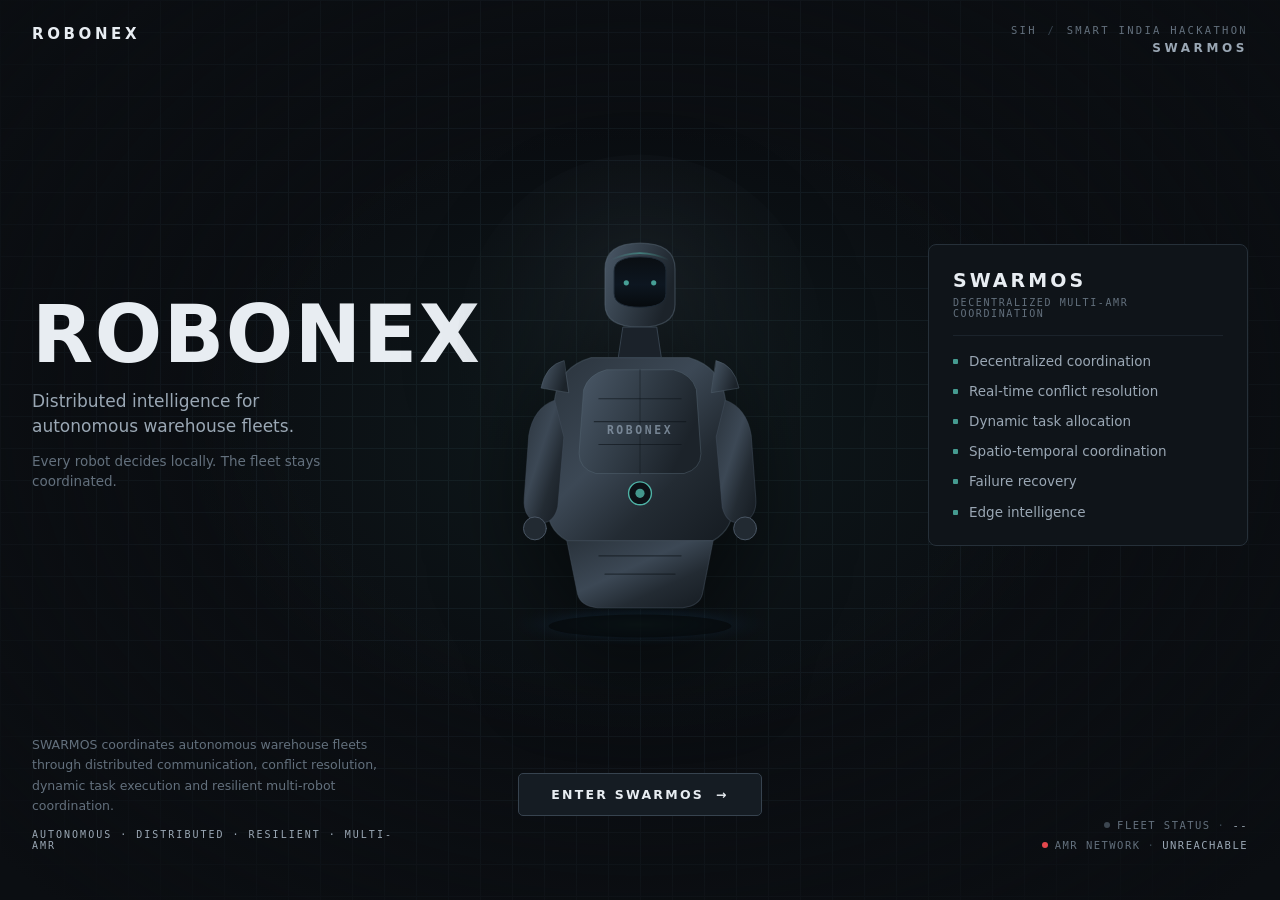
==== web/landing.html @ c5664097 "ROBONEX landing page, warehouse visualisation, panels-closed default Implements ROBONEX_SWARMOS_FINA" ====
<!DOCTYPE html>
<html lang="en" data-theme="dark">
<head>
<meta charset="utf-8" />
<meta name="viewport" content="width=device-width, initial-scale=1" />
<title>ROBONEX &middot; SWARMOS</title>
<link rel="stylesheet" href="styles/landing.css" />
</head>
<body class="landing" data-state="landing">

  <div class="lp-grid" aria-hidden="true"></div>
  <div class="lp-vignette" aria-hidden="true"></div>

  <header class="lp-head">
    <div class="lp-head__left">
      <span class="lp-wordmark">ROBONEX</span>
    </div>
    <div class="lp-head__right">
      <span class="lp-sih">SIH <span class="lp-sih__sep">/</span> SMART INDIA HACKATHON</span>
      <span class="lp-product">SWARMOS</span>
    </div>
  </header>

  <main class="lp-main">

    <section class="lp-hero" aria-labelledby="lp-title">
      <h1 class="lp-hero__title" id="lp-title">ROBONEX</h1>
      <p class="lp-hero__lede">Distributed intelligence for autonomous warehouse fleets.</p>
      <p class="lp-hero__sub">Every robot decides locally. The fleet stays coordinated.</p>
    </section>

    <figure class="lp-stage">
      <img class="lp-stage__robot" src="assets/robot-hero.svg"
           alt="Autonomous mobile robot, front three-quarter view" width="520" height="640" />
    </figure>

    <aside class="lp-card" aria-labelledby="lp-card-title">
      <h2 class="lp-card__title" id="lp-card-title">SWARMOS</h2>
      <p class="lp-card__kicker">DECENTRALIZED MULTI-AMR COORDINATION</p>
      <ul class="lp-card__list">
        <li>Decentralized coordination</li>
        <li>Real-time conflict resolution</li>
        <li>Dynamic task allocation</li>
        <li>Spatio-temporal coordination</li>
        <li>Failure recovery</li>
        <li>Edge intelligence</li>
      </ul>
    </aside>

    <section class="lp-about">
      <p class="lp-about__body">SWARMOS coordinates autonomous warehouse fleets through distributed
        communication, conflict resolution, dynamic task execution and resilient multi-robot
        coordination.</p>
      <p class="lp-about__tags">AUTONOMOUS &middot; DISTRIBUTED &middot; RESILIENT &middot; MULTI-AMR</p>
    </section>

    <section class="lp-status" aria-label="System status">
      <p class="lp-status__row" id="lp-status-fleet">
        <span class="lp-dot" data-state="unknown" aria-hidden="true"></span>
        <span class="lp-status__label">FLEET STATUS</span>
        <span class="lp-status__sep">&middot;</span>
        <span class="lp-status__value" id="lp-status-fleet-value">--</span>
      </p>
      <p class="lp-status__row" id="lp-status-net">
        <span class="lp-dot" data-state="unknown" aria-hidden="true"></span>
        <span class="lp-status__label">AMR NETWORK</span>
        <span class="lp-status__sep">&middot;</span>
        <span class="lp-status__value" id="lp-status-net-value">--</span>
      </p>
    </section>

    <div class="lp-cta">
      <button class="lp-cta__btn" id="lp-enter" type="button">
        <span class="lp-cta__text">ENTER SWARMOS</span>
        <span class="lp-cta__arrow" aria-hidden="true">&rarr;</span>
      </button>
      <p class="lp-cta__note" id="lp-cta-note" role="status" aria-live="polite"></p>
    </div>

  </main>

  <div class="lp-transition" id="lp-transition" aria-hidden="true"></div>

  <script type="module" src="js/landing.js"></script>
</body>
</html>
---- web/styles/landing.css ----
/* ==========================================================================
   landing.css  ROBONEX landing experience (STATE 1)
   Imports the canonical palette. It does NOT fork or redefine any token.
   Owns nothing outside the .landing page; the dashboard shell is untouched.
   ========================================================================== */

@import url("tokens.css");

*, *::before, *::after { box-sizing: border-box; }

html, body.landing {
  height: 100%;
  margin: 0;
  padding: 0;
}

body.landing {
  position: relative;
  overflow: hidden;
  background: var(--surface-0);
  color: var(--ink-primary);
  font-family: var(--font-ui);
  -webkit-font-smoothing: antialiased;
}

/* --- background: thin technical grid + vignette ------------------------- */

.lp-grid {
  position: fixed;
  inset: 0;
  pointer-events: none;
  background-image:
    linear-gradient(to right, var(--line-subtle) 1px, transparent 1px),
    linear-gradient(to bottom, var(--line-subtle) 1px, transparent 1px),
    linear-gradient(to right, var(--line-default) 1px, transparent 1px),
    linear-gradient(to bottom, var(--line-default) 1px, transparent 1px);
  background-size: 32px 32px, 32px 32px, 160px 160px, 160px 160px;
  opacity: 0.55;
}

.lp-vignette {
  position: fixed;
  inset: 0;
  pointer-events: none;
  background:
    radial-gradient(closest-side at 50% 48%, rgba(79, 179, 166, 0.07), transparent 72%),
    radial-gradient(farthest-corner at 50% 45%, transparent 38%, var(--surface-0) 96%);
}

/* --- header: ROBONEX left, SIH line right, SWARMOS under the SIH line --- */

.lp-head {
  position: relative;
  z-index: 3;
  display: flex;
  align-items: flex-start;
  justify-content: space-between;
  padding: var(--space-5) var(--space-6) 0;
}

.lp-wordmark {
  font-size: 15px;
  font-weight: 650;
  letter-spacing: 0.24em;
  color: var(--ink-primary);
}

.lp-head__right {
  display: flex;
  flex-direction: column;
  align-items: flex-end;
  gap: 5px;
}

.lp-sih {
  white-space: nowrap;
  font-family: var(--font-mono);
  font-size: 10.5px;
  letter-spacing: 0.22em;
  color: var(--ink-tertiary);
}

.lp-sih__sep { color: var(--line-strong); margin: 0 2px; }

.lp-product {
  font-size: 12px;
  font-weight: 600;
  letter-spacing: 0.30em;
  color: var(--ink-secondary);
}

/* --- layout: hero left, robot centre, card right, blocks along the base -- */

.lp-main {
  position: relative;
  z-index: 2;
  height: calc(100% - 64px);
  display: grid;
  grid-template-columns: minmax(280px, 1fr) minmax(320px, 1.05fr) minmax(280px, 1fr);
  grid-template-rows: 1fr auto auto;
  grid-template-areas:
    "hero   stage  card"
    "about  stage  status"
    "about  cta    status";
  align-items: center;
  column-gap: var(--space-6);
  padding: 0 var(--space-6) var(--space-6);
}

/* --- hero --------------------------------------------------------------- */

.lp-hero { grid-area: hero; align-self: center; }

.lp-hero__title {
  margin: 0 0 var(--space-4);
  font-size: clamp(44px, 6.2vw, 92px);
  font-weight: 700;
  line-height: 0.96;
  letter-spacing: 0.02em;
  color: var(--ink-primary);
}

.lp-hero__lede {
  margin: 0 0 var(--space-3);
  max-width: 30ch;
  font-size: 17px;
  line-height: 1.45;
  color: var(--ink-secondary);
}

.lp-hero__sub {
  margin: 0;
  max-width: 34ch;
  font-size: 13.5px;
  line-height: 1.55;
  color: var(--ink-tertiary);
}

/* --- robot stage -------------------------------------------------------- */

.lp-stage {
  grid-area: stage;
  align-self: stretch;
  margin: 0;
  display: flex;
  align-items: center;
  justify-content: center;
  min-height: 0;
}

.lp-stage__robot {
  width: auto;
  height: min(76vh, 620px);
  max-width: 100%;
  display: block;
  filter: drop-shadow(0 26px 44px rgba(0, 0, 0, 0.55));
}

/* --- SWARMOS capability card ------------------------------------------- */

.lp-card {
  grid-area: card;
  align-self: center;
  justify-self: end;
  width: 100%;
  max-width: 320px;
  padding: var(--space-5);
  background: var(--surface-1);
  border: 1px solid var(--line-default);
  border-radius: var(--radius-lg);
}

.lp-card__title {
  margin: 0 0 6px;
  font-size: 19px;
  font-weight: 650;
  letter-spacing: 0.16em;
  color: var(--ink-primary);
}

.lp-card__kicker {
  margin: 0 0 var(--space-4);
  padding-bottom: var(--space-4);
  border-bottom: 1px solid var(--line-subtle);
  font-family: var(--font-mono);
  font-size: 10px;
  letter-spacing: 0.16em;
  color: var(--ink-tertiary);
}

.lp-card__list {
  margin: 0;
  padding: 0;
  list-style: none;
  display: grid;
  gap: var(--space-3);
}

.lp-card__list li {
  position: relative;
  padding-left: var(--space-4);
  font-size: 13.5px;
  line-height: 1.35;
  color: var(--ink-secondary);
}

.lp-card__list li::before {
  content: "";
  position: absolute;
  left: 0;
  top: 7px;
  width: 5px;
  height: 5px;
  border-radius: 1px;
  background: var(--state-sovereign);
  opacity: 0.85;
}

/* --- lower-left description ------------------------------------------- */

.lp-about {
  grid-area: about;
  align-self: end;
  padding-bottom: var(--space-2);
}

.lp-about__body {
  margin: 0 0 var(--space-3);
  max-width: 44ch;
  font-size: 12.5px;
  line-height: 1.65;
  color: var(--ink-tertiary);
}

.lp-about__tags {
  margin: 0;
  font-family: var(--font-mono);
  font-size: 10px;
  letter-spacing: 0.20em;
  color: var(--ink-secondary);
}

/* --- status rows (honest, never fabricated) ---------------------------- */

.lp-status {
  grid-area: status;
  align-self: end;
  justify-self: end;
  display: grid;
  gap: var(--space-2);
  text-align: right;
  padding-bottom: var(--space-2);
}

.lp-status__row {
  margin: 0;
  display: flex;
  align-items: center;
  justify-content: flex-end;
  gap: 7px;
  font-family: var(--font-mono);
  font-size: 10.5px;
  letter-spacing: 0.14em;
}

.lp-status__label { color: var(--ink-tertiary); }
.lp-status__sep   { color: var(--line-strong); }
.lp-status__value { color: var(--ink-secondary); }

.lp-dot {
  width: 6px;
  height: 6px;
  border-radius: 50%;
  flex: none;
  background: var(--ink-disabled);
}

.lp-dot[data-state="ok"]   { background: var(--state-sovereign); }
.lp-dot[data-state="warn"] { background: var(--state-waiting); }
.lp-dot[data-state="down"] { background: var(--state-blocked); }

.lp-status__row[data-state="ok"] .lp-status__value { color: var(--ink-primary); }

/* --- CTA ---------------------------------------------------------------- */

.lp-cta {
  grid-area: cta;
  justify-self: center;
  text-align: center;
  padding-bottom: var(--space-4);
}

.lp-cta__btn {
  display: inline-flex;
  align-items: center;
  gap: var(--space-3);
  padding: 13px var(--space-6);
  font-family: var(--font-ui);
  font-size: 12.5px;
  font-weight: 600;
  letter-spacing: 0.18em;
  color: var(--ink-primary);
  background: var(--surface-2);
  border: 1px solid var(--line-strong);
  border-radius: var(--radius-md);
  cursor: pointer;
  transition: background 140ms ease, border-color 140ms ease, transform 140ms ease;
}

.lp-cta__btn:hover {
  background: var(--surface-3);
  border-color: var(--state-sovereign);
}

.lp-cta__btn:active { transform: translateY(1px); }

.lp-cta__btn:focus-visible {
  outline: 2px solid var(--state-sovereign);
  outline-offset: 3px;
}

.lp-cta__btn[disabled] {
  cursor: progress;
  color: var(--ink-tertiary);
  border-color: var(--line-default);
}

.lp-cta__arrow {
  display: inline-block;
  transition: transform 160ms ease;
}

.lp-cta__btn:hover .lp-cta__arrow { transform: translateX(3px); }

.lp-cta__note {
  min-height: 15px;
  margin: var(--space-3) 0 0;
  font-family: var(--font-mono);
  font-size: 10px;
  letter-spacing: 0.10em;
  color: var(--ink-tertiary);
}

.lp-cta__note[data-state="error"] { color: var(--state-blocked); }

/* --- entry transition (restrained, 180 ms) ----------------------------- */

.lp-transition {
  position: fixed;
  inset: 0;
  z-index: 9;
  background: var(--surface-0);
  opacity: 0;
  pointer-events: none;
  transition: opacity 180ms ease;
}

body.landing[data-state="entering"] .lp-transition {
  opacity: 1;
  pointer-events: all;
}

/* --- responsive: preserve ROBONEX > robot > message > status > CTA ------ */

@media (max-width: 1180px) {
  .lp-main {
    grid-template-columns: minmax(0, 1fr) minmax(0, 1fr);
    grid-template-rows: auto auto auto auto;
    grid-template-areas:
      "hero   stage"
      "card   stage"
      "about  status"
      "cta    cta";
    row-gap: var(--space-5);
    height: auto;
    min-height: calc(100% - 64px);
    align-items: start;
  }
  .lp-card { justify-self: start; max-width: 100%; }
  .lp-status { justify-self: start; text-align: left; }
  .lp-status__row { justify-content: flex-start; }
  .lp-stage__robot { height: min(56vh, 460px); }
}

@media (max-width: 820px) {
  body.landing { overflow-y: auto; }
  .lp-head { flex-direction: column; gap: var(--space-3); }
  .lp-head__right { align-items: flex-start; }
  .lp-sih { white-space: normal; }
  .lp-main {
    grid-template-columns: minmax(0, 1fr);
    grid-template-areas:
      "hero"
      "stage"
      "card"
      "about"
      "status"
      "cta";
  }
  .lp-cta { justify-self: stretch; }
  .lp-cta__btn { width: 100%; justify-content: center; }
  .lp-stage__robot { height: min(42vh, 340px); }
}

/* --- reduced motion ---------------------------------------------------- */

@media (prefers-reduced-motion: reduce) {
  .lp-cta__btn,
  .lp-cta__arrow,
  .lp-transition { transition: none; }
}
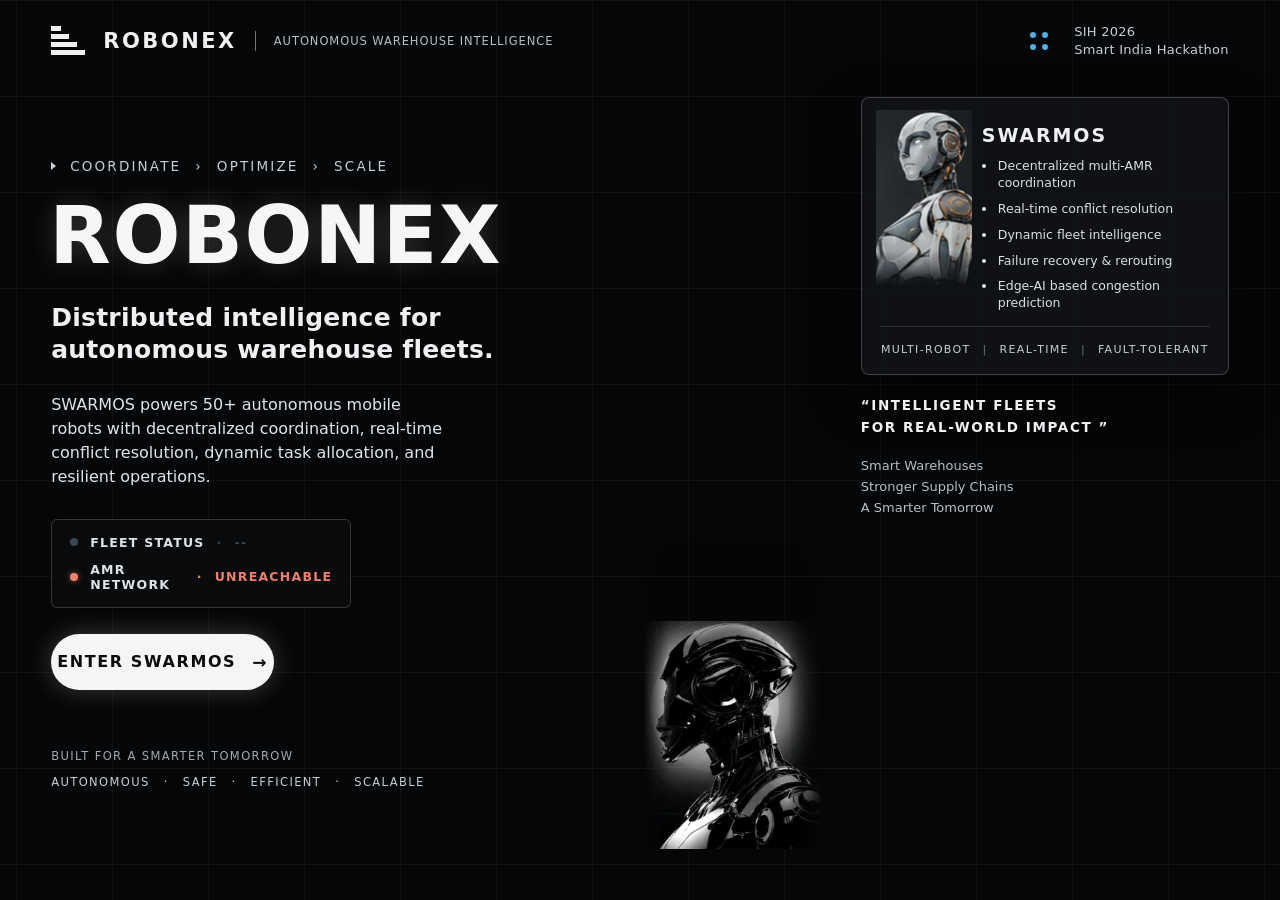
==== commit c569b42a: "Integrate the approved ROBONEX landing page as the SWARMOS front door Rebuild web/landing.html and w" ====
--- a/web/landing.html
+++ b/web/landing.html
@@ -4,83 +4,136 @@
 <meta charset="utf-8" />
 <meta name="viewport" content="width=device-width, initial-scale=1" />
 <title>ROBONEX &middot; SWARMOS</title>
+<!-- Inline data-URI icon. Without a rel=icon the browser probes /favicon.ico
+     and logs a 404 on every load, which buries real errors in the console. -->
+<link rel="icon" href="data:image/svg+xml,%3Csvg xmlns='http://www.w3.org/2000/svg' viewBox='0 0 32 32'%3E%3Crect width='32' height='32' rx='6' fill='%2312161C'/%3E%3Ccircle cx='16' cy='16' r='7' fill='none' stroke='%234FB3A6' stroke-width='3'/%3E%3C/svg%3E" />
+
+<!-- Local stylesheet only. No external fonts, CDNs or network resources:
+     the page must work fully offline. This markup reproduces the approved
+     "ROBONEX Landing.dc.html" design (Claude Design export) as static,
+     responsive production HTML - the .dc.html file itself, its DCLogic
+     runtime (support.js) and its image-slot.js component are design-tool
+     infrastructure only and are not used here. -->
 <link rel="stylesheet" href="styles/landing.css" />
 </head>
 <body class="landing" data-state="landing">
 
   <div class="lp-grid" aria-hidden="true"></div>
-  <div class="lp-vignette" aria-hidden="true"></div>
 
   <header class="lp-head">
-    <div class="lp-head__left">
+    <div class="lp-brand">
+      <div class="lp-brand__mark" aria-hidden="true">
+        <span></span><span></span><span></span><span></span>
+      </div>
       <span class="lp-wordmark">ROBONEX</span>
+      <span class="lp-brand__rule" aria-hidden="true"></span>
+      <span class="lp-brand__desc">AUTONOMOUS WAREHOUSE INTELLIGENCE</span>
     </div>
-    <div class="lp-head__right">
-      <span class="lp-sih">SIH <span class="lp-sih__sep">/</span> SMART INDIA HACKATHON</span>
-      <span class="lp-product">SWARMOS</span>
+    <div class="lp-meta">
+      <div class="lp-meta__dots" aria-hidden="true">
+        <span></span><span></span><span></span><span></span>
+      </div>
+      <div class="lp-meta__text">
+        <span class="lp-meta__line">SIH 2026</span>
+        <span class="lp-meta__line lp-meta__line--dim">Smart India Hackathon</span>
+      </div>
     </div>
   </header>
 
   <main class="lp-main">
 
     <section class="lp-hero" aria-labelledby="lp-title">
+      <p class="lp-eyebrow">
+        <span class="lp-eyebrow__tri" aria-hidden="true"></span>
+        <span>COORDINATE</span><span class="lp-eyebrow__sep" aria-hidden="true">&rsaquo;</span><span>OPTIMIZE</span><span class="lp-eyebrow__sep" aria-hidden="true">&rsaquo;</span><span>SCALE</span>
+      </p>
       <h1 class="lp-hero__title" id="lp-title">ROBONEX</h1>
-      <p class="lp-hero__lede">Distributed intelligence for autonomous warehouse fleets.</p>
-      <p class="lp-hero__sub">Every robot decides locally. The fleet stays coordinated.</p>
+      <p class="lp-hero__headline">Distributed intelligence for<br />autonomous warehouse fleets.</p>
+      <p class="lp-hero__body">SWARMOS powers 50+ autonomous mobile robots with decentralized
+        coordination, real-time conflict resolution, dynamic task allocation, and resilient
+        operations.</p>
+
+      <section class="lp-status" aria-label="System status">
+        <p class="lp-status__row" id="lp-status-fleet">
+          <span class="lp-dot" data-state="unknown" aria-hidden="true"></span>
+          <span class="lp-status__label">FLEET STATUS</span>
+          <span class="lp-status__sep" aria-hidden="true">&middot;</span>
+          <span class="lp-status__value" id="lp-status-fleet-value">--</span>
+        </p>
+        <p class="lp-status__row" id="lp-status-net">
+          <span class="lp-dot" data-state="unknown" aria-hidden="true"></span>
+          <span class="lp-status__label">AMR NETWORK</span>
+          <span class="lp-status__sep" aria-hidden="true">&middot;</span>
+          <span class="lp-status__value" id="lp-status-net-value">--</span>
+        </p>
+      </section>
+
+      <div class="lp-cta">
+        <button class="lp-cta__btn" id="lp-enter" type="button">
+          <span class="lp-cta__text">ENTER SWARMOS</span>
+          <span class="lp-cta__arrow" aria-hidden="true">&rarr;</span>
+        </button>
+        <p class="lp-cta__note" id="lp-cta-note" role="status" aria-live="polite"></p>
+      </div>
+
+      <div class="lp-tomorrow">
+        <span class="lp-tomorrow__label">BUILT FOR A SMARTER TOMORROW</span>
+        <div class="lp-tomorrow__list">
+          <span>AUTONOMOUS</span><span class="lp-tomorrow__sep" aria-hidden="true">&middot;</span><span>SAFE</span><span class="lp-tomorrow__sep" aria-hidden="true">&middot;</span><span>EFFICIENT</span><span class="lp-tomorrow__sep" aria-hidden="true">&middot;</span><span>SCALABLE</span>
+        </div>
+      </div>
     </section>
 
-    <figure class="lp-stage">
-      <img class="lp-stage__robot" src="assets/robot-hero.svg"
-           alt="Autonomous mobile robot, front three-quarter view" width="520" height="640" />
-    </figure>
+    <div class="lp-visual">
+      <figure class="lp-stage">
+        <img class="lp-stage__robot" src="assets/hero-robot.png"
+             alt="ROBONEX autonomous mobile robot, profile render" width="1164" height="1428" />
+      </figure>
 
-    <aside class="lp-card" aria-labelledby="lp-card-title">
-      <h2 class="lp-card__title" id="lp-card-title">SWARMOS</h2>
-      <p class="lp-card__kicker">DECENTRALIZED MULTI-AMR COORDINATION</p>
-      <ul class="lp-card__list">
-        <li>Decentralized coordination</li>
-        <li>Real-time conflict resolution</li>
-        <li>Dynamic task allocation</li>
-        <li>Spatio-temporal coordination</li>
-        <li>Failure recovery</li>
-        <li>Edge intelligence</li>
-      </ul>
-    </aside>
+      <div class="lp-panel">
+        <aside class="lp-card" aria-labelledby="lp-card-title">
+          <div class="lp-card__top">
+            <div class="lp-card__robot">
+              <img src="assets/panel-robot.png" alt="" width="318" height="576" />
+            </div>
+            <div class="lp-card__body">
+              <h2 class="lp-card__title" id="lp-card-title">SWARMOS</h2>
+              <ul class="lp-card__list">
+                <li>Decentralized multi-AMR coordination</li>
+                <li>Real-time conflict resolution</li>
+                <li>Dynamic fleet intelligence</li>
+                <li>Failure recovery &amp; rerouting</li>
+                <li>Edge-AI based congestion prediction</li>
+              </ul>
+            </div>
+          </div>
+          <div class="lp-card__rule" aria-hidden="true"></div>
+          <div class="lp-card__strip">
+            <span>MULTI-ROBOT</span><span class="lp-card__strip-sep" aria-hidden="true">|</span><span>REAL-TIME</span><span class="lp-card__strip-sep" aria-hidden="true">|</span><span>FAULT-TOLERANT</span>
+          </div>
+        </aside>
 
-    <section class="lp-about">
-      <p class="lp-about__body">SWARMOS coordinates autonomous warehouse fleets through distributed
-        communication, conflict resolution, dynamic task execution and resilient multi-robot
-        coordination.</p>
-      <p class="lp-about__tags">AUTONOMOUS &middot; DISTRIBUTED &middot; RESILIENT &middot; MULTI-AMR</p>
-    </section>
-
-    <section class="lp-status" aria-label="System status">
-      <p class="lp-status__row" id="lp-status-fleet">
-        <span class="lp-dot" data-state="unknown" aria-hidden="true"></span>
-        <span class="lp-status__label">FLEET STATUS</span>
-        <span class="lp-status__sep">&middot;</span>
-        <span class="lp-status__value" id="lp-status-fleet-value">--</span>
-      </p>
-      <p class="lp-status__row" id="lp-status-net">
-        <span class="lp-dot" data-state="unknown" aria-hidden="true"></span>
-        <span class="lp-status__label">AMR NETWORK</span>
-        <span class="lp-status__sep">&middot;</span>
-        <span class="lp-status__value" id="lp-status-net-value">--</span>
-      </p>
-    </section>
-
-    <div class="lp-cta">
-      <button class="lp-cta__btn" id="lp-enter" type="button">
-        <span class="lp-cta__text">ENTER SWARMOS</span>
-        <span class="lp-cta__arrow" aria-hidden="true">&rarr;</span>
-      </button>
-      <p class="lp-cta__note" id="lp-cta-note" role="status" aria-live="polite"></p>
+        <blockquote class="lp-quote">
+          <p class="lp-quote__text">&ldquo;INTELLIGENT FLEETS<br />FOR REAL-WORLD IMPACT &rdquo;</p>
+          <div class="lp-quote__list">
+            <span>Smart Warehouses</span><span>Stronger Supply Chains</span><span>A Smarter Tomorrow</span>
+          </div>
+        </blockquote>
+      </div>
     </div>
 
   </main>
 
   <div class="lp-transition" id="lp-transition" aria-hidden="true"></div>
 
-  <script type="module" src="js/landing.js"></script>
+  <!-- Plain classic script, not type="module". landing.js has no imports and
+       never needed module scoping, but Chrome (and other browsers) refuse to
+       execute a module script AT ALL under file://, even one with zero
+       imports of its own - the CORS-like same-origin check for modules
+       applies before the file is even parsed. That silently skipped every
+       line in this file when the page was opened straight off disk, which is
+       why ENTER SWARMOS looked dead: no listener was ever attached. -->
+  <script src="js/landing.js"></script>
+
 </body>
 </html>
--- a/web/styles/landing.css
+++ b/web/styles/landing.css
@@ -1,7 +1,19 @@
 /* ==========================================================================
    landing.css  ROBONEX landing experience (STATE 1)
-   Imports the canonical palette. It does NOT fork or redefine any token.
-   Owns nothing outside the .landing page; the dashboard shell is untouched.
+
+   Reproduces the approved Claude Design export "ROBONEX Landing.dc.html" as
+   responsive production CSS. That export is a fixed 1440x800 design canvas
+   (absolute px positions + a uniform JS scale() transform); this file keeps
+   its composition, colours, spacing and typography but expresses them with
+   flow layout (flex/grid) and fluid sizing (clamp()) so the SAME page works
+   from a 1440px desktop down to a phone, which the canvas itself cannot do.
+
+   All colour comes from the --lp-* tokens appended to tokens.css (values
+   copied from the design's own inline styles) - nothing here is a fresh
+   hex/rgba invention. No external fonts: Orbitron/Exo 2 (the design's
+   Google Fonts) are not available offline, so the existing --font-ui system
+   stack stands in, compensated with the same heavier weight and letter-
+   spacing the design itself uses to read as technical/geometric.
    ========================================================================== */
 
 @import url("tokens.css");
@@ -9,347 +21,506 @@
 *, *::before, *::after { box-sizing: border-box; }
 
 html, body.landing {
-  height: 100%;
   margin: 0;
   padding: 0;
 }
 
 body.landing {
   position: relative;
-  overflow: hidden;
-  background: var(--surface-0);
-  color: var(--ink-primary);
+  min-height: 100vh;
+  overflow-x: hidden;
+  background: var(--lp-bg);
+  color: var(--lp-ink);
   font-family: var(--font-ui);
   -webkit-font-smoothing: antialiased;
 }
 
-/* --- background: thin technical grid + vignette ------------------------- */
+body.landing a { color: var(--lp-ink); text-decoration: none; }
+body.landing a:hover { color: var(--lp-accent-hover); }
+
+/* --- background: thin technical grid, matching the design's 96px cell --- */
 
 .lp-grid {
   position: fixed;
   inset: 0;
   pointer-events: none;
   background-image:
-    linear-gradient(to right, var(--line-subtle) 1px, transparent 1px),
-    linear-gradient(to bottom, var(--line-subtle) 1px, transparent 1px),
-    linear-gradient(to right, var(--line-default) 1px, transparent 1px),
-    linear-gradient(to bottom, var(--line-default) 1px, transparent 1px);
-  background-size: 32px 32px, 32px 32px, 160px 160px, 160px 160px;
-  opacity: 0.55;
-}
-
-.lp-vignette {
-  position: fixed;
-  inset: 0;
-  pointer-events: none;
-  background:
-    radial-gradient(closest-side at 50% 48%, rgba(79, 179, 166, 0.07), transparent 72%),
-    radial-gradient(farthest-corner at 50% 45%, transparent 38%, var(--surface-0) 96%);
-}
-
-/* --- header: ROBONEX left, SIH line right, SWARMOS under the SIH line --- */
+    linear-gradient(var(--lp-grid-line) 1px, transparent 1px),
+    linear-gradient(90deg, var(--lp-grid-line) 1px, transparent 1px);
+  background-size: 96px 96px;
+  background-position: center top;
+}
+
+/* --- header --------------------------------------------------------------
+   left: bar mark + ROBONEX + rule + AUTONOMOUS WAREHOUSE INTELLIGENCE
+   right: 4-dot grid + SIH 2026 / Smart India Hackathon                   */
 
 .lp-head {
   position: relative;
   z-index: 3;
   display: flex;
-  align-items: flex-start;
+  align-items: center;
   justify-content: space-between;
-  padding: var(--space-5) var(--space-6) 0;
-}
+  flex-wrap: wrap;
+  gap: var(--space-4);
+  padding: var(--space-5) clamp(20px, 4vw, 60px);
+}
+
+.lp-brand {
+  display: flex;
+  align-items: center;
+  gap: 18px;
+  min-width: 0;
+}
+
+.lp-brand__mark {
+  display: flex;
+  flex-direction: column;
+  gap: 3px;
+  width: 34px;
+  flex: none;
+}
+
+.lp-brand__mark span { display: block; height: 5px; background: var(--lp-ink); }
+.lp-brand__mark span:nth-child(1) { width: 10px; }
+.lp-brand__mark span:nth-child(2) { width: 18px; }
+.lp-brand__mark span:nth-child(3) { width: 26px; }
+.lp-brand__mark span:nth-child(4) { width: 34px; }
 
 .lp-wordmark {
-  font-size: 15px;
-  font-weight: 650;
-  letter-spacing: 0.24em;
-  color: var(--ink-primary);
-}
-
-.lp-head__right {
-  display: flex;
-  flex-direction: column;
-  align-items: flex-end;
-  gap: 5px;
-}
-
-.lp-sih {
+  font-family: var(--font-ui);
+  font-weight: 700;
+  font-size: 21px;
+  letter-spacing: 0.12em;
+  color: var(--lp-ink);
   white-space: nowrap;
-  font-family: var(--font-mono);
-  font-size: 10.5px;
-  letter-spacing: 0.22em;
-  color: var(--ink-tertiary);
-}
-
-.lp-sih__sep { color: var(--line-strong); margin: 0 2px; }
-
-.lp-product {
-  font-size: 12px;
-  font-weight: 600;
-  letter-spacing: 0.30em;
-  color: var(--ink-secondary);
-}
-
-/* --- layout: hero left, robot centre, card right, blocks along the base -- */
+}
+
+.lp-brand__rule {
+  width: 1px;
+  height: 20px;
+  flex: none;
+  background: var(--lp-rule-soft);
+}
+
+.lp-brand__desc {
+  font-size: 11.5px;
+  font-weight: 500;
+  letter-spacing: 0.08em;
+  color: var(--lp-ink-dimmer);
+  white-space: nowrap;
+}
+
+.lp-meta {
+  display: flex;
+  align-items: center;
+  gap: 26px;
+}
+
+.lp-meta__dots {
+  display: grid;
+  grid-template-columns: repeat(2, 6px);
+  gap: 6px;
+  flex: none;
+}
+
+.lp-meta__dots span { width: 6px; height: 6px; border-radius: 50%; background: var(--lp-accent); }
+
+.lp-meta__text {
+  display: flex;
+  flex-direction: column;
+  gap: 3px;
+  font-size: 13px;
+  letter-spacing: 0.02em;
+  color: var(--lp-ink-dim);
+  white-space: nowrap;
+}
+
+.lp-meta__line--dim { color: var(--lp-ink-dim); }
+
+/* --- main: hero column left, robot + card + quote layered on the right -- */
 
 .lp-main {
   position: relative;
   z-index: 2;
-  height: calc(100% - 64px);
   display: grid;
-  grid-template-columns: minmax(280px, 1fr) minmax(320px, 1.05fr) minmax(280px, 1fr);
-  grid-template-rows: 1fr auto auto;
-  grid-template-areas:
-    "hero   stage  card"
-    "about  stage  status"
-    "about  cta    status";
+  grid-template-columns: minmax(320px, 560px) minmax(0, 1fr);
+  align-items: stretch;
+  gap: var(--space-6);
+  padding: var(--space-4) clamp(20px, 4vw, 70px) var(--space-7);
+  min-height: calc(100vh - 84px);
+}
+
+/* --- hero ------------------------------------------------------------- */
+
+.lp-hero {
+  align-self: center;
+  display: flex;
+  flex-direction: column;
+  align-items: flex-start;
+  gap: 0;
+  padding: var(--space-6) 0;
+}
+
+.lp-eyebrow {
+  margin: 0;
+  display: flex;
+  flex-wrap: wrap;
   align-items: center;
-  column-gap: var(--space-6);
-  padding: 0 var(--space-6) var(--space-6);
-}
-
-/* --- hero --------------------------------------------------------------- */
-
-.lp-hero { grid-area: hero; align-self: center; }
+  gap: 8px 14px;
+  font-size: 13.5px;
+  font-weight: 500;
+  letter-spacing: 0.16em;
+  color: var(--lp-ink-dim);
+}
+
+.lp-eyebrow__tri {
+  width: 0;
+  height: 0;
+  flex: none;
+  border-left: 5px solid var(--lp-ink-dim);
+  border-top: 4px solid transparent;
+  border-bottom: 4px solid transparent;
+}
+
+.lp-eyebrow__sep { color: var(--lp-ink-dim); }
 
 .lp-hero__title {
-  margin: 0 0 var(--space-4);
-  font-size: clamp(44px, 6.2vw, 92px);
-  font-weight: 700;
-  line-height: 0.96;
+  margin: 22px 0 0 -2px;
+  font-family: var(--font-ui);
+  font-weight: 800;
+  font-size: clamp(44px, 6.4vw, 80px);
+  line-height: 1;
   letter-spacing: 0.02em;
-  color: var(--ink-primary);
-}
-
-.lp-hero__lede {
-  margin: 0 0 var(--space-3);
-  max-width: 30ch;
-  font-size: 17px;
-  line-height: 1.45;
-  color: var(--ink-secondary);
-}
-
-.lp-hero__sub {
-  margin: 0;
+  color: var(--lp-ink-strong);
+  text-shadow: var(--lp-title-glow);
+}
+
+.lp-hero__headline {
+  margin: 26px 0 0;
   max-width: 34ch;
-  font-size: 13.5px;
-  line-height: 1.55;
-  color: var(--ink-tertiary);
-}
-
-/* --- robot stage -------------------------------------------------------- */
-
-.lp-stage {
-  grid-area: stage;
-  align-self: stretch;
-  margin: 0;
-  display: flex;
+  font-family: var(--font-ui);
+  font-weight: 600;
+  font-size: clamp(19px, 2vw, 25px);
+  line-height: 1.3;
+  letter-spacing: 0.01em;
+  color: var(--lp-ink);
+}
+
+.lp-hero__body {
+  margin: 26px 0 0;
+  max-width: 44ch;
+  font-size: 16px;
+  line-height: 1.5;
+  color: var(--lp-ink-body);
+  text-wrap: pretty;
+}
+
+/* --- status panel (honest, never fabricated: filled by landing.js) ----- */
+
+.lp-status {
+  margin-top: 30px;
+  width: min(100%, 300px);
+  display: flex;
+  flex-direction: column;
+  gap: 12px;
+  padding: 15px 18px;
+  border: 1px solid var(--lp-rule);
+  border-radius: 6px;
+  background: var(--lp-panel-bg);
+}
+
+.lp-status__row {
+  margin: 0;
+  display: flex;
+  align-items: center;
+  gap: 12px;
+  font-size: 12.5px;
+  font-weight: 600;
+  letter-spacing: 0.1em;
+}
+
+.lp-status__label { color: var(--lp-ink-status-label); }
+.lp-status__sep,
+.lp-status__value { color: var(--ink-disabled); }
+
+.lp-dot {
+  width: 8px;
+  height: 8px;
+  border-radius: 50%;
+  flex: none;
+  background: var(--ink-disabled);
+}
+
+.lp-dot[data-state="ok"]   { background: var(--lp-ok);   box-shadow: 0 0 6px var(--lp-ok-glow); }
+.lp-dot[data-state="warn"] { background: var(--lp-warn); box-shadow: 0 0 6px var(--lp-warn-glow); }
+.lp-dot[data-state="down"] { background: var(--lp-bad);  box-shadow: 0 0 6px var(--lp-bad-glow); }
+
+.lp-status__row[data-state="ok"] .lp-status__sep,
+.lp-status__row[data-state="ok"] .lp-status__value { color: var(--lp-ok); }
+.lp-status__row[data-state="warn"] .lp-status__sep,
+.lp-status__row[data-state="warn"] .lp-status__value { color: var(--lp-warn); }
+.lp-status__row[data-state="down"] .lp-status__sep,
+.lp-status__row[data-state="down"] .lp-status__value { color: var(--lp-bad); }
+
+/* --- CTA: pill, light, glowing on hover, as in the design --------------- */
+
+.lp-cta { margin-top: 26px; }
+
+.lp-cta__btn {
+  width: min(100%, 300px);
+  height: 56px;
+  display: inline-flex;
   align-items: center;
   justify-content: center;
-  min-height: 0;
+  gap: 16px;
+  border: none;
+  border-radius: 28px;
+  background: var(--lp-cta-bg);
+  color: var(--lp-cta-ink);
+  font-family: var(--font-ui);
+  font-size: 16px;
+  font-weight: 600;
+  letter-spacing: 0.1em;
+  box-shadow: var(--lp-cta-glow);
+  cursor: pointer;
+  transition: background var(--dur-fast) ease, box-shadow var(--dur-fast) ease;
+}
+
+.lp-cta__btn:hover {
+  background: var(--lp-cta-bg-hover);
+  box-shadow: var(--lp-cta-glow-hover);
+}
+
+.lp-cta__btn:active { transform: translateY(1px); }
+
+.lp-cta__btn:focus-visible {
+  outline: 2px solid var(--lp-accent);
+  outline-offset: 3px;
+}
+
+.lp-cta__btn[disabled] {
+  cursor: progress;
+  background: var(--lp-cta-disabled-bg);
+  box-shadow: none;
+}
+
+.lp-cta__arrow { font-size: 17px; }
+
+.lp-cta__note {
+  min-height: 15px;
+  margin: var(--space-3) 0 0;
+  font-size: 11px;
+  letter-spacing: 0.08em;
+  color: var(--lp-ink-faint);
+}
+
+.lp-cta__note[data-state="error"] { color: var(--lp-bad); }
+
+/* --- "built for a smarter tomorrow" tag block --------------------------- */
+
+.lp-tomorrow {
+  margin-top: var(--space-6);
+  display: flex;
+  flex-direction: column;
+  gap: 12px;
+  font-size: 11.5px;
+  font-weight: 500;
+  letter-spacing: 0.12em;
+  color: var(--lp-ink-faint);
+}
+
+.lp-tomorrow__list { display: flex; flex-wrap: wrap; gap: 14px; color: var(--lp-ink-dim); }
+.lp-tomorrow__sep { color: var(--lp-ink-dim); }
+
+/* --- right side: robot, SWARMOS card, quote - layered as in the design - */
+
+.lp-visual {
+  position: relative;
+  align-self: stretch;
+  min-height: 560px;
+}
+
+/* `right` reserves the panel's own footprint (its max width + a gap), not a
+   percentage of .lp-visual: in the source design the robot's box (560px of
+   a 1440px canvas) ends well before the card (left:1015px) and quote
+   (left:1143px) begin, so nothing shows through the quote's transparent
+   background. A width expressed as a % of .lp-visual would grow with the
+   panel's own share of a SHRINKING visual column at medium widths and
+   start showing through the quote again; reserving the panel's actual
+   pixel footprint keeps clearance at every width down to the 860px
+   breakpoint, where the panel drops out of this overlay entirely. */
+.lp-stage {
+  position: absolute;
+  left: 0;
+  top: 0;
+  bottom: 0;
+  right: 400px;
+  margin: 0;
+  -webkit-mask-image:
+    linear-gradient(90deg, transparent 0, #000 14%, #000 78%, transparent 96%),
+    linear-gradient(180deg, transparent 0, #000 8%);
+  -webkit-mask-composite: source-in;
+  mask-image:
+    linear-gradient(90deg, transparent 0, #000 14%, #000 78%, transparent 96%),
+    linear-gradient(180deg, transparent 0, #000 8%);
+  mask-composite: intersect;
 }
 
 .lp-stage__robot {
-  width: auto;
-  height: min(76vh, 620px);
-  max-width: 100%;
   display: block;
-  filter: drop-shadow(0 26px 44px rgba(0, 0, 0, 0.55));
-}
-
-/* --- SWARMOS capability card ------------------------------------------- */
+  width: 100%;
+  height: 100%;
+  object-fit: contain;
+  object-position: center bottom;
+  filter: drop-shadow(0 26px 44px var(--lp-robot-shadow));
+}
+
+/* The card and the quote below it share one positioned column, so the
+   quote's position always follows the card's REAL rendered height (which
+   varies with font-fallback line-wrapping) instead of a guessed fixed
+   offset that could let a taller card overlap the quote underneath it. */
+.lp-panel {
+  position: absolute;
+  right: 0;
+  top: 0;
+  z-index: 2;
+  width: min(100%, 368px);
+  display: flex;
+  flex-direction: column;
+  gap: 20px;
+}
 
 .lp-card {
-  grid-area: card;
-  align-self: center;
-  justify-self: end;
   width: 100%;
-  max-width: 320px;
-  padding: var(--space-5);
-  background: var(--surface-1);
-  border: 1px solid var(--line-default);
-  border-radius: var(--radius-lg);
+  display: flex;
+  flex-direction: column;
+  border: 1px solid var(--lp-rule-strong);
+  border-radius: 8px;
+  background: var(--lp-card-bg);
+  box-shadow: var(--lp-card-shadow);
+}
+
+.lp-card__top {
+  display: flex;
+  gap: 10px;
+  padding: 12px 14px 0;
+}
+
+.lp-card__robot {
+  width: 96px;
+  height: 176px;
+  flex: none;
+  -webkit-mask-image: linear-gradient(180deg, #000 80%, transparent);
+  mask-image: linear-gradient(180deg, #000 80%, transparent);
+}
+
+.lp-card__robot img {
+  width: 100%;
+  height: 100%;
+  object-fit: cover;
+  object-position: top center;
+  display: block;
+}
+
+.lp-card__body {
+  display: flex;
+  flex-direction: column;
+  gap: 12px;
+  padding-top: 14px;
+  min-width: 0;
 }
 
 .lp-card__title {
-  margin: 0 0 6px;
+  margin: 0;
+  font-family: var(--font-ui);
+  font-weight: 700;
   font-size: 19px;
-  font-weight: 650;
-  letter-spacing: 0.16em;
-  color: var(--ink-primary);
-}
-
-.lp-card__kicker {
-  margin: 0 0 var(--space-4);
-  padding-bottom: var(--space-4);
-  border-bottom: 1px solid var(--line-subtle);
-  font-family: var(--font-mono);
-  font-size: 10px;
-  letter-spacing: 0.16em;
-  color: var(--ink-tertiary);
+  letter-spacing: 0.1em;
+  color: var(--lp-ink);
 }
 
 .lp-card__list {
   margin: 0;
   padding: 0;
   list-style: none;
-  display: grid;
-  gap: var(--space-3);
+  display: flex;
+  flex-direction: column;
+  gap: 9px;
 }
 
 .lp-card__list li {
   position: relative;
   padding-left: var(--space-4);
-  font-size: 13.5px;
+  font-size: 12.5px;
   line-height: 1.35;
-  color: var(--ink-secondary);
+  color: var(--lp-ink-card);
 }
 
 .lp-card__list li::before {
   content: "";
   position: absolute;
   left: 0;
-  top: 7px;
-  width: 5px;
-  height: 5px;
-  border-radius: 1px;
-  background: var(--state-sovereign);
-  opacity: 0.85;
-}
-
-/* --- lower-left description ------------------------------------------- */
-
-.lp-about {
-  grid-area: about;
-  align-self: end;
-  padding-bottom: var(--space-2);
-}
-
-.lp-about__body {
-  margin: 0 0 var(--space-3);
-  max-width: 44ch;
-  font-size: 12.5px;
-  line-height: 1.65;
-  color: var(--ink-tertiary);
-}
-
-.lp-about__tags {
-  margin: 0;
-  font-family: var(--font-mono);
-  font-size: 10px;
-  letter-spacing: 0.20em;
-  color: var(--ink-secondary);
-}
-
-/* --- status rows (honest, never fabricated) ---------------------------- */
-
-.lp-status {
-  grid-area: status;
-  align-self: end;
-  justify-self: end;
-  display: grid;
-  gap: var(--space-2);
-  text-align: right;
-  padding-bottom: var(--space-2);
-}
-
-.lp-status__row {
-  margin: 0;
-  display: flex;
-  align-items: center;
-  justify-content: flex-end;
-  gap: 7px;
-  font-family: var(--font-mono);
-  font-size: 10.5px;
-  letter-spacing: 0.14em;
-}
-
-.lp-status__label { color: var(--ink-tertiary); }
-.lp-status__sep   { color: var(--line-strong); }
-.lp-status__value { color: var(--ink-secondary); }
-
-.lp-dot {
-  width: 6px;
-  height: 6px;
+  top: 6px;
+  width: 4px;
+  height: 4px;
   border-radius: 50%;
-  flex: none;
-  background: var(--ink-disabled);
-}
-
-.lp-dot[data-state="ok"]   { background: var(--state-sovereign); }
-.lp-dot[data-state="warn"] { background: var(--state-waiting); }
-.lp-dot[data-state="down"] { background: var(--state-blocked); }
-
-.lp-status__row[data-state="ok"] .lp-status__value { color: var(--ink-primary); }
-
-/* --- CTA ---------------------------------------------------------------- */
-
-.lp-cta {
-  grid-area: cta;
-  justify-self: center;
+  background: var(--lp-ink-card);
+}
+
+.lp-card__rule {
+  margin: 14px 18px 0;
+  height: 1px;
+  background: var(--lp-rule-faint);
+}
+
+.lp-card__strip {
+  display: flex;
+  justify-content: center;
+  gap: 12px;
+  padding: 16px 12px 18px;
+  font-size: 11px;
+  font-weight: 500;
+  letter-spacing: 0.12em;
+  color: var(--lp-ink-dim);
+  flex-wrap: wrap;
   text-align: center;
-  padding-bottom: var(--space-4);
-}
-
-.lp-cta__btn {
-  display: inline-flex;
-  align-items: center;
-  gap: var(--space-3);
-  padding: 13px var(--space-6);
-  font-family: var(--font-ui);
-  font-size: 12.5px;
+}
+
+.lp-card__strip-sep { color: var(--lp-sep); }
+
+.lp-quote {
+  margin: 0;
+  width: 100%;
+  display: flex;
+  flex-direction: column;
+  gap: 20px;
+}
+
+.lp-quote__text {
+  margin: 0;
+  font-size: 13.5px;
   font-weight: 600;
-  letter-spacing: 0.18em;
-  color: var(--ink-primary);
-  background: var(--surface-2);
-  border: 1px solid var(--line-strong);
-  border-radius: var(--radius-md);
-  cursor: pointer;
-  transition: background 140ms ease, border-color 140ms ease, transform 140ms ease;
-}
-
-.lp-cta__btn:hover {
-  background: var(--surface-3);
-  border-color: var(--state-sovereign);
-}
-
-.lp-cta__btn:active { transform: translateY(1px); }
-
-.lp-cta__btn:focus-visible {
-  outline: 2px solid var(--state-sovereign);
-  outline-offset: 3px;
-}
-
-.lp-cta__btn[disabled] {
-  cursor: progress;
-  color: var(--ink-tertiary);
-  border-color: var(--line-default);
-}
-
-.lp-cta__arrow {
-  display: inline-block;
-  transition: transform 160ms ease;
-}
-
-.lp-cta__btn:hover .lp-cta__arrow { transform: translateX(3px); }
-
-.lp-cta__note {
-  min-height: 15px;
-  margin: var(--space-3) 0 0;
-  font-family: var(--font-mono);
-  font-size: 10px;
-  letter-spacing: 0.10em;
-  color: var(--ink-tertiary);
-}
-
-.lp-cta__note[data-state="error"] { color: var(--state-blocked); }
-
-/* --- entry transition (restrained, 180 ms) ----------------------------- */
+  letter-spacing: 0.12em;
+  line-height: 1.6;
+  color: var(--lp-ink);
+}
+
+.lp-quote__list {
+  display: flex;
+  flex-direction: column;
+  gap: 6px;
+  font-size: 13px;
+  color: var(--lp-ink-dimmer);
+}
+
+/* --- entry transition (restrained, 180 ms) ------------------------------ */
 
 .lp-transition {
   position: fixed;
   inset: 0;
   z-index: 9;
-  background: var(--surface-0);
+  background: var(--lp-bg);
   opacity: 0;
   pointer-events: none;
   transition: opacity 180ms ease;
@@ -360,52 +531,69 @@
   pointer-events: all;
 }
 
-/* --- responsive: preserve ROBONEX > robot > message > status > CTA ------ */
+/* --- responsive ------------------------------------------------------------
+ * The design source is one fixed 1440x800 canvas with the card+quote panel
+ * layered over the (edge-masked) robot. That layering is kept down to
+ * 1180px, where the panel still fits beside the masked robot (the panel
+ * itself is a flex column, so the quote always sits right after the card's
+ * real rendered height - never a fixed guessed offset that a taller,
+ * fallback-font-wrapped card could overlap). Below 1180px, layering over a
+ * shrinking image stops being legible, so the panel drops into normal flow
+ * beneath the robot instead - the "technically necessary" adaptation for
+ * the same composition to stay usable, not a redesign of it. Below 860px
+ * everything is a single column, matching the hero's own top-to-bottom
+ * reading order. */
 
 @media (max-width: 1180px) {
-  .lp-main {
-    grid-template-columns: minmax(0, 1fr) minmax(0, 1fr);
-    grid-template-rows: auto auto auto auto;
-    grid-template-areas:
-      "hero   stage"
-      "card   stage"
-      "about  status"
-      "cta    cta";
-    row-gap: var(--space-5);
-    height: auto;
-    min-height: calc(100% - 64px);
-    align-items: start;
-  }
-  .lp-card { justify-self: start; max-width: 100%; }
-  .lp-status { justify-self: start; text-align: left; }
-  .lp-status__row { justify-content: flex-start; }
-  .lp-stage__robot { height: min(56vh, 460px); }
-}
-
-@media (max-width: 820px) {
-  body.landing { overflow-y: auto; }
-  .lp-head { flex-direction: column; gap: var(--space-3); }
-  .lp-head__right { align-items: flex-start; }
-  .lp-sih { white-space: normal; }
+  .lp-main { grid-template-columns: minmax(300px, 1fr) minmax(280px, 1fr); }
+  .lp-visual { min-height: 480px; }
+  .lp-panel { width: min(100%, 300px); }
+  .lp-stage { right: 330px; }
+}
+
+@media (max-width: 860px) {
   .lp-main {
     grid-template-columns: minmax(0, 1fr);
-    grid-template-areas:
-      "hero"
-      "stage"
-      "card"
-      "about"
-      "status"
-      "cta";
+    padding-top: var(--space-5);
   }
-  .lp-cta { justify-self: stretch; }
-  .lp-cta__btn { width: 100%; justify-content: center; }
-  .lp-stage__robot { height: min(42vh, 340px); }
-}
-
-/* --- reduced motion ---------------------------------------------------- */
-
+  .lp-hero { padding: 0; }
+  .lp-visual {
+    position: static;
+    min-height: 0;
+    display: flex;
+    flex-direction: column;
+    gap: var(--space-5);
+    margin-top: var(--space-6);
+  }
+  .lp-stage {
+    position: relative;
+    left: auto;
+    right: auto;
+    width: 100%;
+    height: min(60vh, 480px);
+    -webkit-mask-image: linear-gradient(180deg, transparent 0, #000 8%);
+    mask-image: linear-gradient(180deg, transparent 0, #000 8%);
+  }
+  .lp-panel { position: static; width: 100%; }
+}
+
+@media (max-width: 600px) {
+  .lp-head { padding: var(--space-4); }
+  .lp-brand { flex-wrap: wrap; row-gap: 6px; }
+  .lp-brand__desc { white-space: normal; }
+  .lp-meta { align-items: flex-end; }
+  .lp-main { padding: var(--space-4); gap: var(--space-5); }
+  .lp-hero__title { font-size: clamp(40px, 15vw, 60px); }
+  .lp-status, .lp-cta__btn { width: 100%; }
+  .lp-stage { height: min(50vh, 360px); }
+  .lp-card__top { flex-direction: column; }
+  .lp-card__robot { width: 100%; height: 200px; }
+}
+
+/* Honour the OS setting: no transform, no fade. landing.js navigates at once
+ * under reduced motion; this keeps any residual transition instantaneous. */
 @media (prefers-reduced-motion: reduce) {
   .lp-cta__btn,
-  .lp-cta__arrow,
   .lp-transition { transition: none; }
-}
+  .lp-cta__btn:active { transform: none; }
+}
